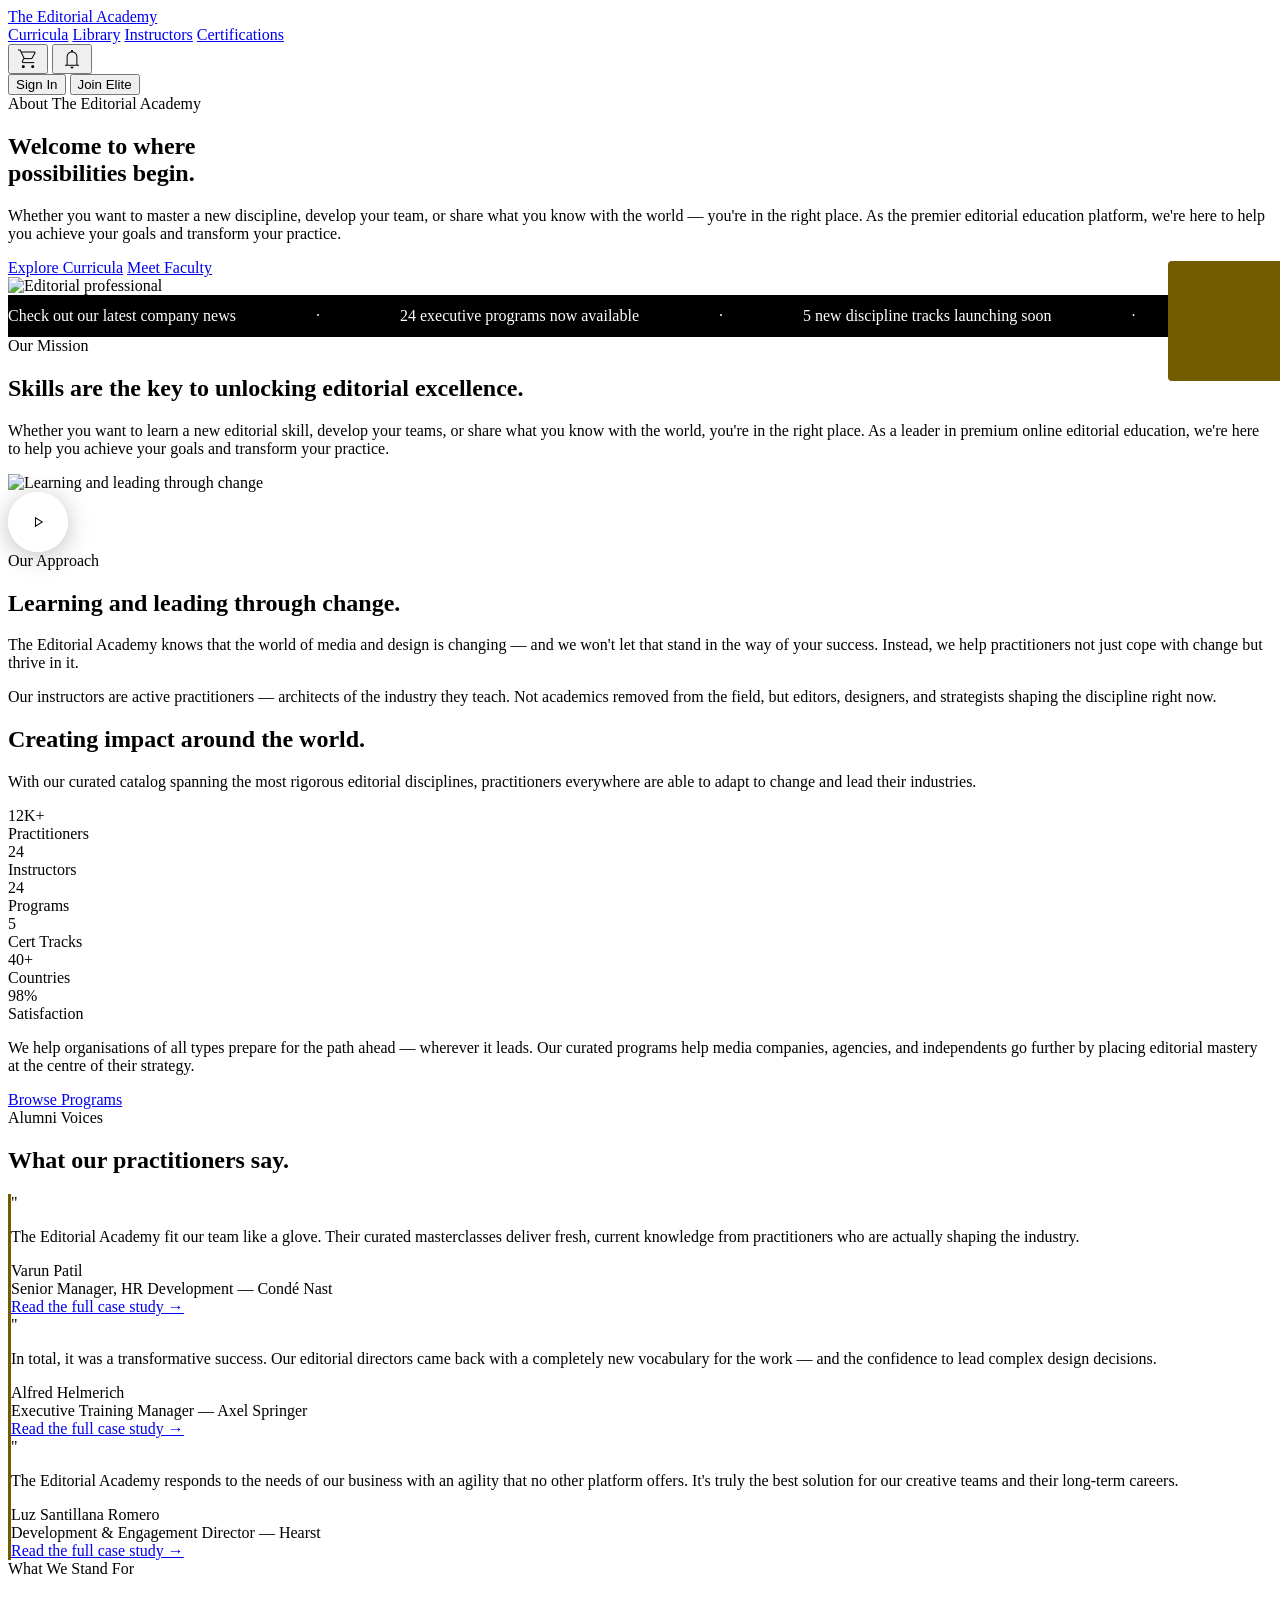
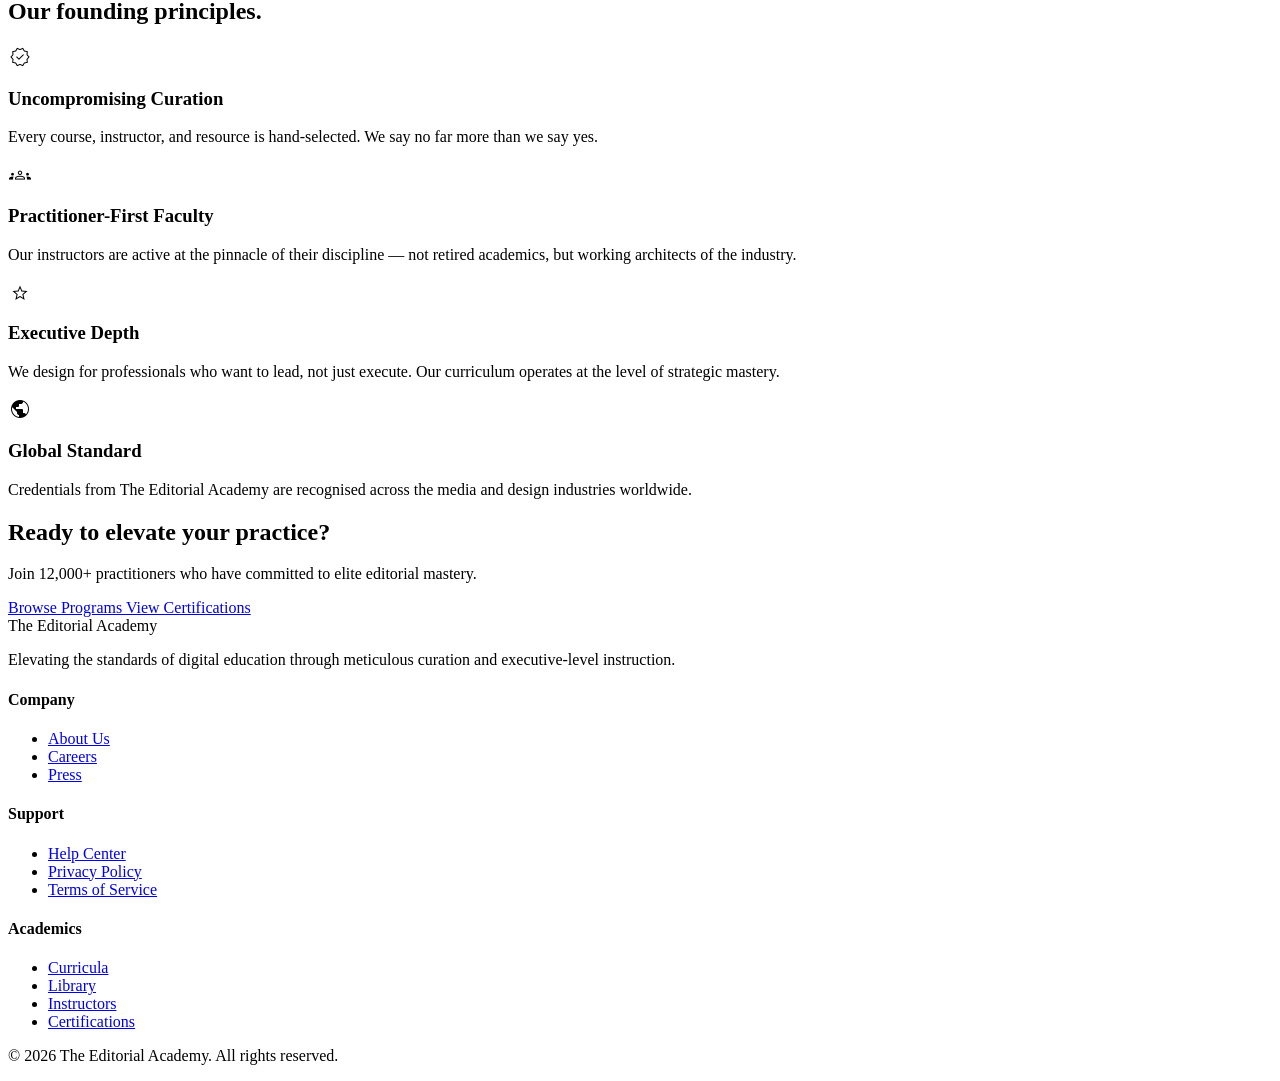
==== about.html @ d006c75d "Update dari saya" ====
<!doctype html>
<html class="light" lang="en">

<head>
  <meta charset="utf-8" />
  <meta content="width=device-width, initial-scale=1.0" name="viewport" />
  <title>About Us | The Editorial Academy</title>
  <script src="https://cdn.tailwindcss.com?plugins=forms,container-queries"></script>
  <link href="https://fonts.googleapis.com/css2?family=Manrope:wght@200;400;600;700;800&family=Inter:wght@300;400;500;600&display=swap" rel="stylesheet" />
  <link href="https://fonts.googleapis.com/css2?family=Material+Symbols+Outlined:wght,FILL@100..700,0..1&display=swap" rel="stylesheet" />
  <script id="tailwind-config">
    tailwind.config = {
      darkMode: "class",
      theme: {
        extend: {
          colors: {
            secondary: "#545f73", "on-secondary-fixed": "#111c2d", "on-surface": "#1b1b1d",
            "error-container": "#ffdad6", "outline-variant": "#c6c6cd", "on-primary-fixed-variant": "#3f465c",
            "on-secondary": "#ffffff", "on-background": "#1b1b1d", "inverse-primary": "#bec6e0",
            "surface-container-low": "#f6f3f5", "tertiary-container": "#cba72f", "on-error-container": "#93000a",
            "primary-container": "#131b2e", "surface-container": "#f0edef", "on-primary-container": "#7c839b",
            "tertiary-fixed-dim": "#e9c349", "on-secondary-fixed-variant": "#3c475a", "inverse-on-surface": "#f3f0f2",
            "on-surface-variant": "#45464d", "surface-bright": "#fcf8fa", primary: "#000000", "on-primary": "#ffffff",
            surface: "#fcf8fa", "tertiary-fixed": "#ffe088", "secondary-fixed-dim": "#bcc7de", background: "#fcf8fa",
            "surface-container-highest": "#e4e2e4", "surface-container-high": "#eae7e9", "on-tertiary": "#ffffff",
            "surface-dim": "#dcd9db", "secondary-fixed": "#d8e3fb", "inverse-surface": "#303032",
            "surface-container-lowest": "#ffffff", error: "#ba1a1a", "on-error": "#ffffff",
            "surface-variant": "#e4e2e4", "primary-fixed": "#dae2fd", "on-primary-fixed": "#131b2e",
            "on-tertiary-fixed": "#241a00", "secondary-container": "#d5e0f8", tertiary: "#735c00",
            "primary-fixed-dim": "#bec6e0", "on-secondary-container": "#586377", "surface-tint": "#565e74",
            outline: "#76777d", "on-tertiary-fixed-variant": "#574500", "on-tertiary-container": "#4e3d00",
          },
          borderRadius: { DEFAULT: "0.125rem", lg: "0.25rem", xl: "0.5rem", full: "0.75rem" },
          fontFamily: { headline: ["Manrope"], body: ["Inter"], label: ["Inter"] },
        },
      },
    };
  </script>
  <style>
    .material-symbols-outlined {
      font-variation-settings: "FILL" 0, "wght" 200, "GRAD" 0, "opsz" 24;
      vertical-align: middle;
    }
    body { animation: pageFadeIn 0.4s ease forwards; }
    @keyframes pageFadeIn {
      from { opacity: 0; transform: translateY(6px); }
      to   { opacity: 1; transform: translateY(0); }
    }
    .stat-card { transition: transform 0.2s ease; }
    .stat-card:hover { transform: translateY(-4px); }

    /* Hero image float */
    .hero-img-wrap { position: relative; }
    .hero-img-wrap::before {
      content: '';
      position: absolute;
      top: -16px; right: -16px;
      width: 120px; height: 120px;
      background: #735c00;
      border-radius: 4px;
      z-index: 0;
    }
    .hero-img-wrap img { position: relative; z-index: 1; }

    /* Ticker tape */
    .ticker-wrap { overflow: hidden; }
    .ticker-track {
      display: flex;
      gap: 80px;
      animation: ticker 22s linear infinite;
      width: max-content;
    }
    @keyframes ticker {
      0%   { transform: translateX(0); }
      100% { transform: translateX(-50%); }
    }

    /* Testimonial card */
    .testimonial-card {
      border-left: 3px solid #735c00;
    }

    /* Video play button */
    .play-btn {
      width: 60px; height: 60px;
      background: rgba(255,255,255,0.92);
      border-radius: 50%;
      display: flex; align-items: center; justify-content: center;
      cursor: pointer;
      transition: transform 0.2s, box-shadow 0.2s;
      box-shadow: 0 4px 24px rgba(0,0,0,0.25);
    }
    .play-btn:hover { transform: scale(1.1); box-shadow: 0 8px 32px rgba(0,0,0,0.35); }

    .news-ticker-bar {
      background: #000;
      color: #fff;
      padding: 12px 0;
    }
  </style>
</head>

<body class="bg-surface font-body text-on-surface antialiased">

  <!-- ── Navbar ── -->
  <nav class="fixed top-0 w-full z-50 bg-[#fcf8fa]/80 backdrop-blur-md shadow-sm">
    <div class="flex justify-between items-center w-full px-8 py-4 max-w-[1920px] mx-auto">
      <div class="flex items-center gap-12">
        <a class="text-2xl font-black text-black tracking-tighter font-headline" href="index.html">The Editorial Academy</a>
        <div class="hidden lg:flex items-center gap-8">
          <a class="text-[#545f73] font-medium font-headline tracking-tight hover:text-black transition-colors duration-300" href="curricula.html">Curricula</a>
          <a class="text-[#545f73] font-medium font-headline tracking-tight hover:text-black transition-colors duration-300" href="library.html">Library</a>
          <a class="text-[#545f73] font-medium font-headline tracking-tight hover:text-black transition-colors duration-300" href="instructors.html">Instructors</a>
          <a class="text-[#545f73] font-medium font-headline tracking-tight hover:text-black transition-colors duration-300" href="certifications.html">Certifications</a>
        </div>
      </div>
      <div class="flex items-center gap-6">
        <div class="hidden md:flex items-center gap-4 text-on-surface-variant">
          <button class="p-2 hover:bg-surface-container rounded-full transition-colors"><span class="material-symbols-outlined">shopping_cart</span></button>
          <button class="p-2 hover:bg-surface-container rounded-full transition-colors"><span class="material-symbols-outlined">notifications</span></button>
        </div>
        <div class="flex items-center gap-4">
          <button class="px-5 py-2 text-sm font-semibold text-black hover:opacity-70 transition-opacity">Sign In</button>
          <button class="px-5 py-2 text-sm font-bold bg-primary text-on-primary rounded-sm hover:scale-95 transition-transform duration-200">Join Elite</button>
        </div>
      </div>
    </div>
  </nav>

  <main class="pt-24">

    <!-- ── HERO ── -->
    <section class="px-8 py-20 max-w-[1400px] mx-auto">
      <div class="grid grid-cols-1 lg:grid-cols-2 gap-16 items-center">
        <!-- Left: text -->
        <div>
          <span class="text-xs font-bold tracking-[0.2em] text-tertiary uppercase mb-4 block">About The Editorial Academy</span>
          <h1 class="text-5xl md:text-6xl font-extrabold font-headline tracking-tighter text-black leading-tight mb-6">
            Welcome to where<br/><span class="text-secondary font-light">possibilities begin.</span>
          </h1>
          <p class="text-lg text-secondary leading-relaxed mb-8 font-light max-w-lg">
            Whether you want to master a new discipline, develop your team, or share what you know with the world — you're in the right place. As the premier editorial education platform, we're here to help you achieve your goals and transform your practice.
          </p>
          <div class="flex gap-4">
            <a href="curricula.html" class="px-7 py-3.5 bg-primary text-on-primary font-bold text-sm rounded-sm hover:scale-95 transition-transform duration-200">Explore Curricula</a>
            <a href="instructors.html" class="px-7 py-3.5 border border-outline-variant text-black font-semibold text-sm rounded-sm hover:bg-surface-container transition-colors">Meet Faculty</a>
          </div>
        </div>

        <!-- Right: image with gold accent -->
        <div class="hero-img-wrap">
          <img
            src="https://images.unsplash.com/photo-1573496359142-b8d87734a5a2?w=700&q=80"
            alt="Editorial professional"
            class="w-full h-[460px] object-cover rounded-sm shadow-2xl"
          />
        </div>
      </div>
    </section>

    <!-- ── NEWS TICKER BAR ── -->
    <div class="news-ticker-bar">
      <div class="ticker-wrap">
        <div class="ticker-track text-xs font-bold tracking-[0.15em] uppercase text-white/80">
          <!-- duplicated for infinite loop -->
          <span>Check out our latest company news</span>
          <span>·</span>
          <span>24 executive programs now available</span>
          <span>·</span>
          <span>5 new discipline tracks launching soon</span>
          <span>·</span>
          <span>Join 12,000+ elite practitioners worldwide</span>
          <span>·</span>
          <span>Check out our latest company news</span>
          <span>·</span>
          <span>24 executive programs now available</span>
          <span>·</span>
          <span>5 new discipline tracks launching soon</span>
          <span>·</span>
          <span>Join 12,000+ elite practitioners worldwide</span>
          <span>·</span>
        </div>
      </div>
    </div>

    <!-- ── MISSION STATEMENT ── -->
    <section class="bg-surface-container-low px-8 py-24">
      <div class="max-w-[1400px] mx-auto text-center">
        <span class="text-xs font-bold tracking-[0.2em] text-tertiary uppercase mb-6 block">Our Mission</span>
        <h2 class="text-4xl md:text-5xl font-extrabold font-headline tracking-tighter text-black max-w-4xl mx-auto leading-tight mb-6">
          Skills are the key to unlocking editorial excellence.
        </h2>
        <p class="text-lg text-secondary max-w-3xl mx-auto leading-relaxed font-light">
          Whether you want to learn a new editorial skill, develop your teams, or share what you know with the world, you're in the right place. As a leader in premium online editorial education, we're here to help you achieve your goals and transform your practice.
        </p>
      </div>
    </section>

    <!-- ── VIDEO FEATURE ── -->
    <section class="px-8 py-20 max-w-[1400px] mx-auto">
      <div class="grid grid-cols-1 lg:grid-cols-2 gap-16 items-center">
        <!-- Video thumbnail -->
        <div class="relative group cursor-pointer">
          <img
            src="https://images.unsplash.com/photo-1515378791036-0648a3ef77b2?w=800&q=80"
            alt="Learning and leading through change"
            class="w-full h-[380px] object-cover rounded-sm shadow-xl"
          />
          <div class="absolute inset-0 bg-black/30 rounded-sm flex items-center justify-center group-hover:bg-black/20 transition-all">
            <div class="play-btn">
              <span class="material-symbols-outlined text-black text-3xl ml-1">play_arrow</span>
            </div>
          </div>
        </div>
        <!-- Text -->
        <div>
          <span class="text-xs font-bold tracking-[0.2em] text-tertiary uppercase mb-4 block">Our Approach</span>
          <h2 class="text-3xl md:text-4xl font-extrabold font-headline tracking-tighter text-black leading-tight mb-6">
            Learning and leading through change.
          </h2>
          <p class="text-secondary leading-relaxed mb-6 font-light">
            The Editorial Academy knows that the world of media and design is changing — and we won't let that stand in the way of your success. Instead, we help practitioners not just cope with change but thrive in it.
          </p>
          <p class="text-secondary leading-relaxed font-light">
            Our instructors are active practitioners — architects of the industry they teach. Not academics removed from the field, but editors, designers, and strategists shaping the discipline right now.
          </p>
        </div>
      </div>
    </section>

    <!-- ── GLOBAL IMPACT STATS ── (dark navy, Udemy-style) -->
    <section class="bg-primary-container px-8 py-24">
      <div class="max-w-[1400px] mx-auto">
        <div class="text-center mb-16">
          <h2 class="text-4xl md:text-5xl font-extrabold font-headline tracking-tighter text-white leading-tight mb-4">
            Creating impact around the world.
          </h2>
          <p class="text-on-primary-container text-lg max-w-2xl mx-auto font-light">
            With our curated catalog spanning the most rigorous editorial disciplines, practitioners everywhere are able to adapt to change and lead their industries.
          </p>
        </div>

        <!-- Stats grid -->
        <div class="grid grid-cols-2 md:grid-cols-3 xl:grid-cols-6 gap-6 mb-16">
          <div class="stat-card text-center p-6 border border-white/10 rounded-sm">
            <div class="text-4xl font-extrabold font-headline text-white mb-1">12K+</div>
            <div class="text-on-primary-container text-xs tracking-widest uppercase">Practitioners</div>
          </div>
          <div class="stat-card text-center p-6 border border-white/10 rounded-sm">
            <div class="text-4xl font-extrabold font-headline text-white mb-1">24</div>
            <div class="text-on-primary-container text-xs tracking-widest uppercase">Instructors</div>
          </div>
          <div class="stat-card text-center p-6 border border-white/10 rounded-sm">
            <div class="text-4xl font-extrabold font-headline text-white mb-1">24</div>
            <div class="text-on-primary-container text-xs tracking-widest uppercase">Programs</div>
          </div>
          <div class="stat-card text-center p-6 border border-white/10 rounded-sm">
            <div class="text-4xl font-extrabold font-headline text-white mb-1">5</div>
            <div class="text-on-primary-container text-xs tracking-widest uppercase">Cert Tracks</div>
          </div>
          <div class="stat-card text-center p-6 border border-white/10 rounded-sm">
            <div class="text-4xl font-extrabold font-headline text-white mb-1">40+</div>
            <div class="text-on-primary-container text-xs tracking-widest uppercase">Countries</div>
          </div>
          <div class="stat-card text-center p-6 border border-white/10 rounded-sm">
            <div class="text-4xl font-extrabold font-headline text-[#e9c349] mb-1">98%</div>
            <div class="text-on-primary-container text-xs tracking-widest uppercase">Satisfaction</div>
          </div>
        </div>

        <!-- Sub-text -->
        <div class="text-center mb-12">
          <p class="text-on-primary-container max-w-2xl mx-auto leading-relaxed font-light">
            We help organisations of all types prepare for the path ahead — wherever it leads. Our curated programs help media companies, agencies, and independents go further by placing editorial mastery at the centre of their strategy.
          </p>
          <a href="curricula.html" class="inline-block mt-6 px-8 py-3.5 bg-white text-black font-bold text-sm rounded-sm hover:bg-[#e9c349] transition-colors duration-200">
            Browse Programs
          </a>
        </div>
      </div>
    </section>

    <!-- ── TESTIMONIALS ── -->
    <section class="px-8 py-24 max-w-[1400px] mx-auto">
      <div class="text-center mb-16">
        <span class="text-xs font-bold tracking-[0.2em] text-tertiary uppercase mb-4 block">Alumni Voices</span>
        <h2 class="text-4xl font-extrabold font-headline tracking-tighter text-black">What our practitioners say.</h2>
      </div>

      <div class="grid grid-cols-1 md:grid-cols-3 gap-8">

        <div class="testimonial-card bg-surface-container-low p-8 rounded-sm">
          <div class="text-4xl font-headline text-tertiary mb-4">"</div>
          <p class="text-on-surface leading-relaxed mb-6">The Editorial Academy fit our team like a glove. Their curated masterclasses deliver fresh, current knowledge from practitioners who are actually shaping the industry.</p>
          <div>
            <div class="font-bold text-black text-sm font-headline">Varun Patil</div>
            <div class="text-secondary text-xs mt-1">Senior Manager, HR Development — Condé Nast</div>
            <a href="#" class="text-tertiary text-xs font-semibold mt-3 block hover:underline">Read the full case study →</a>
          </div>
        </div>

        <div class="testimonial-card bg-surface-container-low p-8 rounded-sm">
          <div class="text-4xl font-headline text-tertiary mb-4">"</div>
          <p class="text-on-surface leading-relaxed mb-6">In total, it was a transformative success. Our editorial directors came back with a completely new vocabulary for the work — and the confidence to lead complex design decisions.</p>
          <div>
            <div class="font-bold text-black text-sm font-headline">Alfred Helmerich</div>
            <div class="text-secondary text-xs mt-1">Executive Training Manager — Axel Springer</div>
            <a href="#" class="text-tertiary text-xs font-semibold mt-3 block hover:underline">Read the full case study →</a>
          </div>
        </div>

        <div class="testimonial-card bg-surface-container-low p-8 rounded-sm">
          <div class="text-4xl font-headline text-tertiary mb-4">"</div>
          <p class="text-on-surface leading-relaxed mb-6">The Editorial Academy responds to the needs of our business with an agility that no other platform offers. It's truly the best solution for our creative teams and their long-term careers.</p>
          <div>
            <div class="font-bold text-black text-sm font-headline">Luz Santillana Romero</div>
            <div class="text-secondary text-xs mt-1">Development & Engagement Director — Hearst</div>
            <a href="#" class="text-tertiary text-xs font-semibold mt-3 block hover:underline">Read the full case study →</a>
          </div>
        </div>

      </div>
    </section>

    <!-- ── VALUES ── -->
    <section class="bg-surface-container-low px-8 py-24">
      <div class="max-w-[1400px] mx-auto">
        <div class="mb-16">
          <span class="text-xs font-bold tracking-[0.2em] text-tertiary uppercase mb-4 block">What We Stand For</span>
          <h2 class="text-4xl font-extrabold font-headline tracking-tighter text-black max-w-xl">Our founding principles.</h2>
        </div>
        <div class="grid grid-cols-1 md:grid-cols-2 xl:grid-cols-4 gap-6">
          <div class="bg-white p-8 rounded-sm border border-outline-variant/20">
            <div class="w-10 h-10 bg-primary-container rounded-full flex items-center justify-center mb-6">
              <span class="material-symbols-outlined text-on-primary-container text-sm">verified</span>
            </div>
            <h3 class="font-headline font-bold text-lg text-black mb-3">Uncompromising Curation</h3>
            <p class="text-secondary text-sm leading-relaxed">Every course, instructor, and resource is hand-selected. We say no far more than we say yes.</p>
          </div>
          <div class="bg-white p-8 rounded-sm border border-outline-variant/20">
            <div class="w-10 h-10 bg-primary-container rounded-full flex items-center justify-center mb-6">
              <span class="material-symbols-outlined text-on-primary-container text-sm">groups</span>
            </div>
            <h3 class="font-headline font-bold text-lg text-black mb-3">Practitioner-First Faculty</h3>
            <p class="text-secondary text-sm leading-relaxed">Our instructors are active at the pinnacle of their discipline — not retired academics, but working architects of the industry.</p>
          </div>
          <div class="bg-white p-8 rounded-sm border border-outline-variant/20">
            <div class="w-10 h-10 bg-primary-container rounded-full flex items-center justify-center mb-6">
              <span class="material-symbols-outlined text-on-primary-container text-sm">star</span>
            </div>
            <h3 class="font-headline font-bold text-lg text-black mb-3">Executive Depth</h3>
            <p class="text-secondary text-sm leading-relaxed">We design for professionals who want to lead, not just execute. Our curriculum operates at the level of strategic mastery.</p>
          </div>
          <div class="bg-white p-8 rounded-sm border border-outline-variant/20">
            <div class="w-10 h-10 bg-primary-container rounded-full flex items-center justify-center mb-6">
              <span class="material-symbols-outlined text-on-primary-container text-sm">public</span>
            </div>
            <h3 class="font-headline font-bold text-lg text-black mb-3">Global Standard</h3>
            <p class="text-secondary text-sm leading-relaxed">Credentials from The Editorial Academy are recognised across the media and design industries worldwide.</p>
          </div>
        </div>
      </div>
    </section>

    <!-- ── FINAL CTA ── -->
    <section class="bg-primary-container px-8 py-24">
      <div class="max-w-[1400px] mx-auto flex flex-col md:flex-row items-center justify-between gap-10">
        <div>
          <h2 class="text-4xl font-extrabold font-headline tracking-tighter text-white mb-4 leading-tight">
            Ready to elevate your practice?
          </h2>
          <p class="text-on-primary-container text-lg font-light">Join 12,000+ practitioners who have committed to elite editorial mastery.</p>
        </div>
        <div class="flex gap-4 shrink-0">
          <a href="curricula.html" class="px-8 py-4 bg-[#e9c349] text-black font-bold text-sm rounded-sm hover:bg-[#ffe088] transition-colors">
            Browse Programs
          </a>
          <a href="certifications.html" class="px-8 py-4 border border-white/30 text-white font-semibold text-sm rounded-sm hover:border-white transition-colors">
            View Certifications
          </a>
        </div>
      </div>
    </section>

  </main>

  <!-- ── Footer ── -->
  <footer class="w-full border-t border-[#e4e2e4]/40 bg-[#fcf8fa]">
    <div class="grid grid-cols-2 md:grid-cols-4 gap-12 px-12 py-20 max-w-7xl mx-auto">
      <div class="col-span-2 md:col-span-1 space-y-6">
        <div class="text-lg font-bold text-black font-headline">The Editorial Academy</div>
        <p class="text-sm text-[#545f73] leading-relaxed">Elevating the standards of digital education through meticulous curation and executive-level instruction.</p>
      </div>
      <div class="space-y-4">
        <h4 class="text-xs font-bold tracking-widest uppercase text-black">Company</h4>
        <ul class="space-y-2">
          <li><a class="text-sm text-[#545f73] hover:text-black underline underline-offset-4 transition-all" href="about.html">About Us</a></li>
          <li><a class="text-sm text-[#545f73] hover:text-black underline underline-offset-4 transition-all" href="#">Careers</a></li>
          <li><a class="text-sm text-[#545f73] hover:text-black underline underline-offset-4 transition-all" href="#">Press</a></li>
        </ul>
      </div>
      <div class="space-y-4">
        <h4 class="text-xs font-bold tracking-widest uppercase text-black">Support</h4>
        <ul class="space-y-2">
          <li><a class="text-sm text-[#545f73] hover:text-black underline underline-offset-4 transition-all" href="#">Help Center</a></li>
          <li><a class="text-sm text-[#545f73] hover:text-black underline underline-offset-4 transition-all" href="#">Privacy Policy</a></li>
          <li><a class="text-sm text-[#545f73] hover:text-black underline underline-offset-4 transition-all" href="#">Terms of Service</a></li>
        </ul>
      </div>
      <div class="space-y-4">
        <h4 class="text-xs font-bold tracking-widest uppercase text-black">Academics</h4>
        <ul class="space-y-2">
          <li><a class="text-sm text-[#545f73] hover:text-black underline underline-offset-4 transition-all" href="curricula.html">Curricula</a></li>
          <li><a class="text-sm text-[#545f73] hover:text-black underline underline-offset-4 transition-all" href="library.html">Library</a></li>
          <li><a class="text-sm text-[#545f73] hover:text-black underline underline-offset-4 transition-all" href="instructors.html">Instructors</a></li>
          <li><a class="text-sm text-[#545f73] hover:text-black underline underline-offset-4 transition-all" href="certifications.html">Certifications</a></li>
        </ul>
      </div>
    </div>
    <div class="px-12 py-8 max-w-7xl mx-auto border-t border-outline-variant/10 text-center">
      <p class="text-xs text-[#545f73] tracking-wide">© 2026 The Editorial Academy. All rights reserved.</p>
    </div>
  </footer>

</body>
</html>
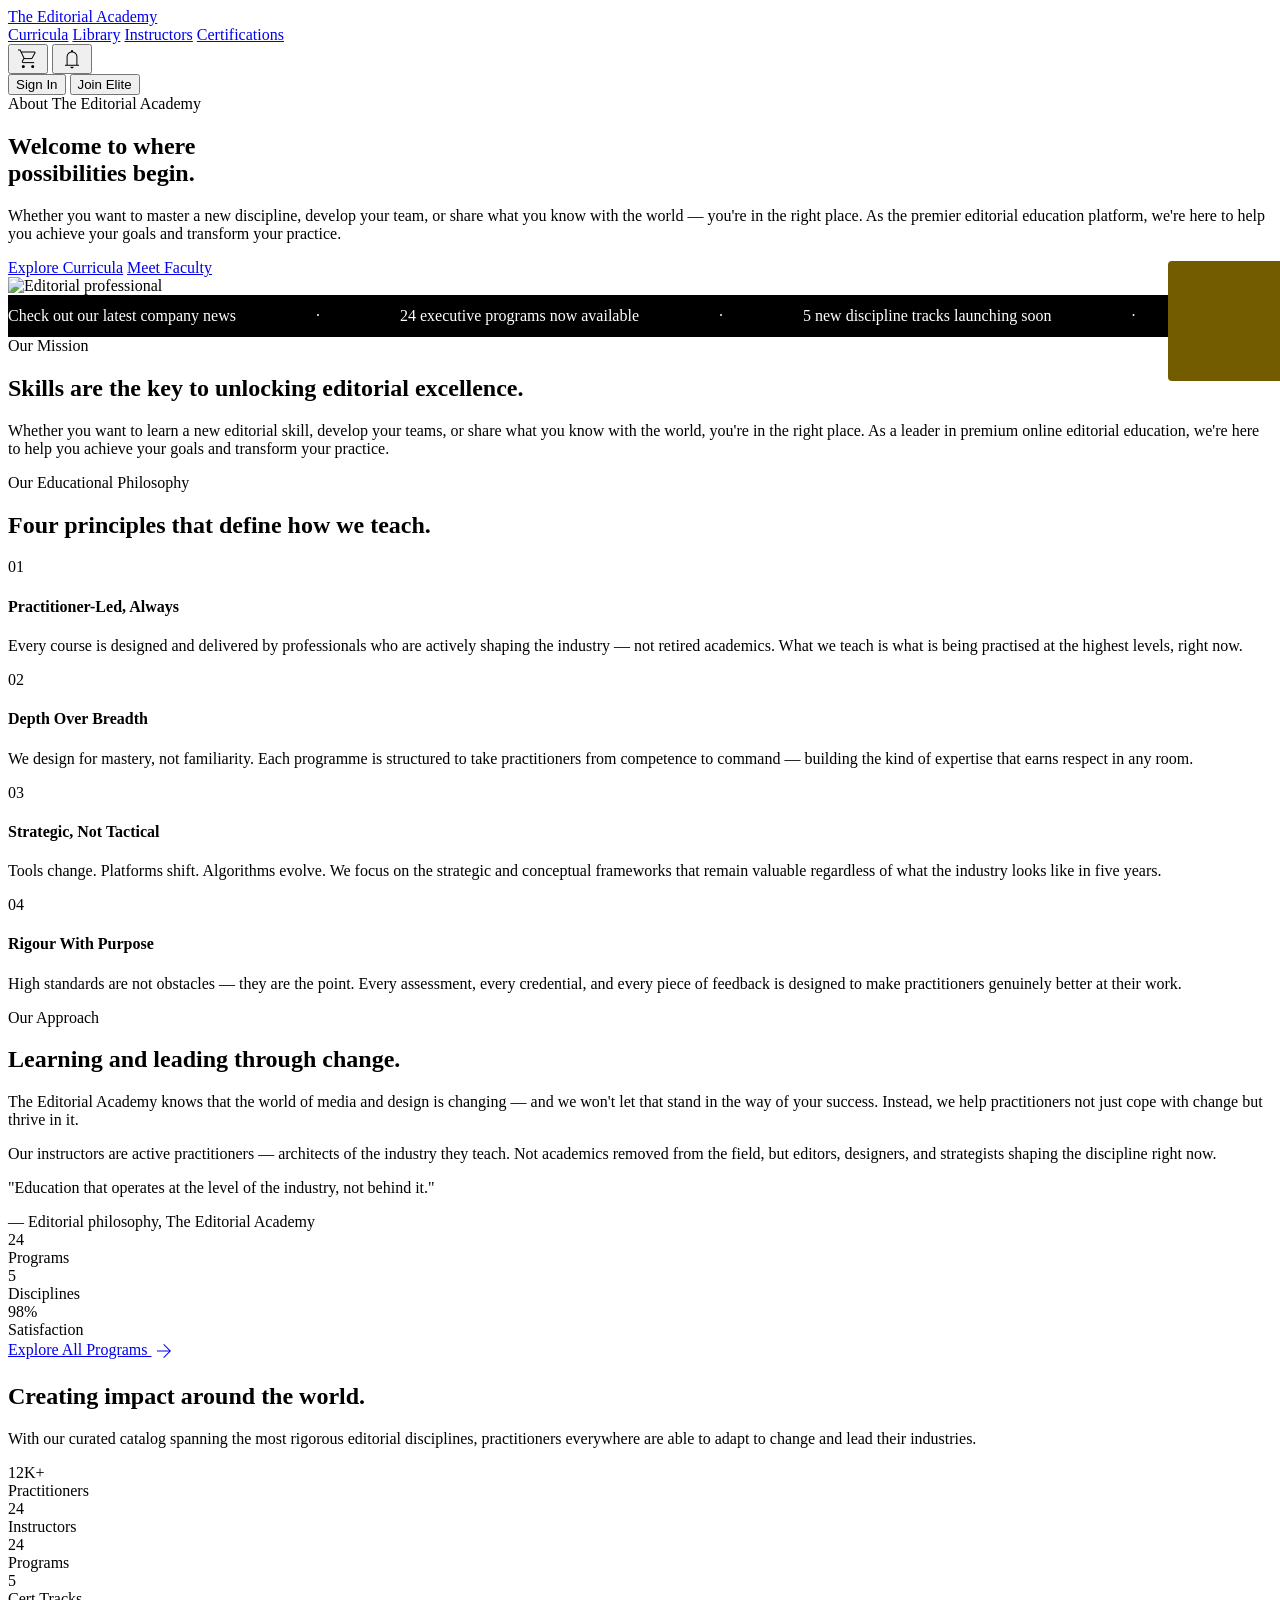
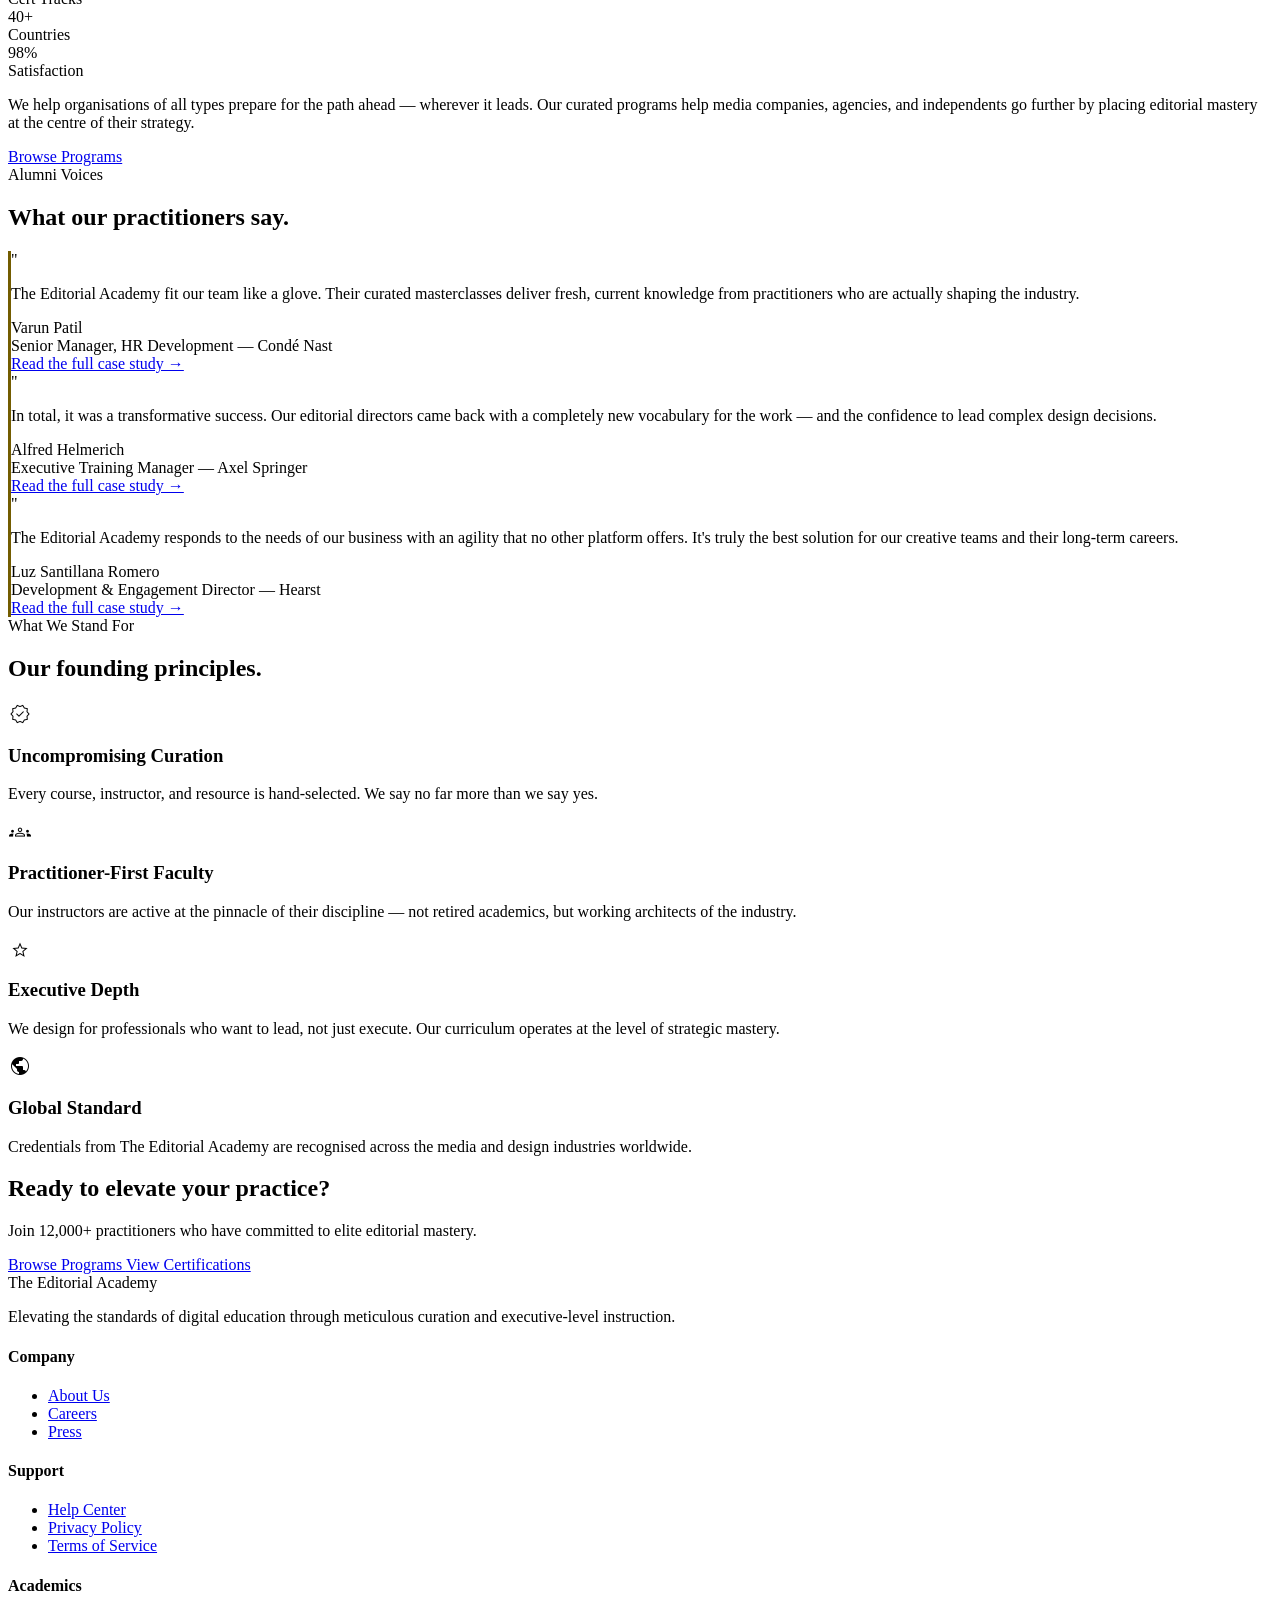
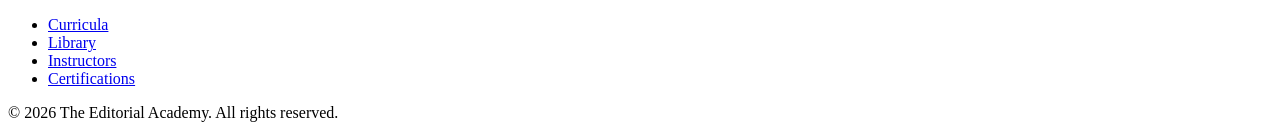
==== commit b022c74c: "change about page fix careers page" ====
--- a/about.html
+++ b/about.html
@@ -196,34 +196,121 @@
       </div>
     </section>
 
-    <!-- ── VIDEO FEATURE ── -->
+    <!-- ── OUR APPROACH ── -->
     <section class="px-8 py-20 max-w-[1400px] mx-auto">
-      <div class="grid grid-cols-1 lg:grid-cols-2 gap-16 items-center">
-        <!-- Video thumbnail -->
-        <div class="relative group cursor-pointer">
-          <img
-            src="https://images.unsplash.com/photo-1515378791036-0648a3ef77b2?w=800&q=80"
-            alt="Learning and leading through change"
-            class="w-full h-[380px] object-cover rounded-sm shadow-xl"
-          />
-          <div class="absolute inset-0 bg-black/30 rounded-sm flex items-center justify-center group-hover:bg-black/20 transition-all">
-            <div class="play-btn">
-              <span class="material-symbols-outlined text-black text-3xl ml-1">play_arrow</span>
-            </div>
-          </div>
-        </div>
-        <!-- Text -->
-        <div>
-          <span class="text-xs font-bold tracking-[0.2em] text-tertiary uppercase mb-4 block">Our Approach</span>
-          <h2 class="text-3xl md:text-4xl font-extrabold font-headline tracking-tighter text-black leading-tight mb-6">
-            Learning and leading through change.
-          </h2>
-          <p class="text-secondary leading-relaxed mb-6 font-light">
-            The Editorial Academy knows that the world of media and design is changing — and we won't let that stand in the way of your success. Instead, we help practitioners not just cope with change but thrive in it.
-          </p>
-          <p class="text-secondary leading-relaxed font-light">
-            Our instructors are active practitioners — architects of the industry they teach. Not academics removed from the field, but editors, designers, and strategists shaping the discipline right now.
-          </p>
+      <div class="grid grid-cols-1 lg:grid-cols-2 gap-16 items-start">
+
+        <!-- Left: Editorial principles panel -->
+        <div class="bg-primary-container rounded-sm p-10 h-full flex flex-col justify-between">
+          <div>
+            <span class="text-tertiary-fixed text-xs font-bold tracking-[0.2em] uppercase mb-6 block">Our Educational Philosophy</span>
+            <h2 class="text-3xl font-extrabold font-headline tracking-tighter text-white leading-tight mb-8">
+              Four principles that define how we teach.
+            </h2>
+          </div>
+
+          <div class="space-y-0 divide-y divide-white/10">
+
+            <!-- Principle 1 -->
+            <div class="flex items-start gap-5 py-6">
+              <div class="w-8 h-8 rounded-full bg-[#e9c349]/10 border border-[#e9c349]/30 flex items-center justify-center shrink-0 mt-0.5">
+                <span class="text-[#e9c349] text-xs font-bold font-headline">01</span>
+              </div>
+              <div>
+                <h4 class="font-headline font-bold text-white text-sm mb-1">Practitioner-Led, Always</h4>
+                <p class="text-on-primary-container text-sm leading-relaxed">
+                  Every course is designed and delivered by professionals who are actively shaping the industry — not retired academics. What we teach is what is being practised at the highest levels, right now.
+                </p>
+              </div>
+            </div>
+
+            <!-- Principle 2 -->
+            <div class="flex items-start gap-5 py-6">
+              <div class="w-8 h-8 rounded-full bg-[#e9c349]/10 border border-[#e9c349]/30 flex items-center justify-center shrink-0 mt-0.5">
+                <span class="text-[#e9c349] text-xs font-bold font-headline">02</span>
+              </div>
+              <div>
+                <h4 class="font-headline font-bold text-white text-sm mb-1">Depth Over Breadth</h4>
+                <p class="text-on-primary-container text-sm leading-relaxed">
+                  We design for mastery, not familiarity. Each programme is structured to take practitioners from competence to command — building the kind of expertise that earns respect in any room.
+                </p>
+              </div>
+            </div>
+
+            <!-- Principle 3 -->
+            <div class="flex items-start gap-5 py-6">
+              <div class="w-8 h-8 rounded-full bg-[#e9c349]/10 border border-[#e9c349]/30 flex items-center justify-center shrink-0 mt-0.5">
+                <span class="text-[#e9c349] text-xs font-bold font-headline">03</span>
+              </div>
+              <div>
+                <h4 class="font-headline font-bold text-white text-sm mb-1">Strategic, Not Tactical</h4>
+                <p class="text-on-primary-container text-sm leading-relaxed">
+                  Tools change. Platforms shift. Algorithms evolve. We focus on the strategic and conceptual frameworks that remain valuable regardless of what the industry looks like in five years.
+                </p>
+              </div>
+            </div>
+
+            <!-- Principle 4 -->
+            <div class="flex items-start gap-5 py-6">
+              <div class="w-8 h-8 rounded-full bg-[#e9c349]/10 border border-[#e9c349]/30 flex items-center justify-center shrink-0 mt-0.5">
+                <span class="text-[#e9c349] text-xs font-bold font-headline">04</span>
+              </div>
+              <div>
+                <h4 class="font-headline font-bold text-white text-sm mb-1">Rigour With Purpose</h4>
+                <p class="text-on-primary-container text-sm leading-relaxed">
+                  High standards are not obstacles — they are the point. Every assessment, every credential, and every piece of feedback is designed to make practitioners genuinely better at their work.
+                </p>
+              </div>
+            </div>
+
+          </div>
+        </div>
+
+        <!-- Right: Approach text + quote -->
+        <div class="flex flex-col gap-10">
+
+          <div>
+            <span class="text-xs font-bold tracking-[0.2em] text-tertiary uppercase mb-4 block">Our Approach</span>
+            <h2 class="text-3xl md:text-4xl font-extrabold font-headline tracking-tighter text-black leading-tight mb-6">
+              Learning and leading through change.
+            </h2>
+            <p class="text-secondary leading-relaxed mb-5 font-light">
+              The Editorial Academy knows that the world of media and design is changing — and we won't let that stand in the way of your success. Instead, we help practitioners not just cope with change but thrive in it.
+            </p>
+            <p class="text-secondary leading-relaxed font-light">
+              Our instructors are active practitioners — architects of the industry they teach. Not academics removed from the field, but editors, designers, and strategists shaping the discipline right now.
+            </p>
+          </div>
+
+          <!-- Pull quote -->
+          <div class="border-l-2 border-tertiary pl-6 py-1">
+            <p class="text-xl font-headline font-bold text-black leading-snug mb-3">
+              "Education that operates at the level of the industry, not behind it."
+            </p>
+            <span class="text-secondary text-xs font-semibold tracking-wide">— Editorial philosophy, The Editorial Academy</span>
+          </div>
+
+          <!-- Key facts row -->
+          <div class="grid grid-cols-3 gap-4 pt-2">
+            <div class="bg-surface-container-low p-5 rounded-sm text-center">
+              <div class="text-2xl font-extrabold font-headline text-black mb-1">24</div>
+              <div class="text-secondary text-xs tracking-widest uppercase">Programs</div>
+            </div>
+            <div class="bg-surface-container-low p-5 rounded-sm text-center">
+              <div class="text-2xl font-extrabold font-headline text-black mb-1">5</div>
+              <div class="text-secondary text-xs tracking-widest uppercase">Disciplines</div>
+            </div>
+            <div class="bg-surface-container-low p-5 rounded-sm text-center">
+              <div class="text-2xl font-extrabold font-headline text-[#735c00] mb-1">98%</div>
+              <div class="text-secondary text-xs tracking-widest uppercase">Satisfaction</div>
+            </div>
+          </div>
+
+          <a href="curricula.html" class="self-start inline-flex items-center gap-2 px-7 py-3.5 bg-primary text-on-primary font-bold text-sm rounded-sm hover:scale-95 transition-transform duration-200">
+            Explore All Programs
+            <span class="material-symbols-outlined text-base">arrow_forward</span>
+          </a>
+
         </div>
       </div>
     </section>
@@ -395,14 +482,14 @@
         <h4 class="text-xs font-bold tracking-widest uppercase text-black">Company</h4>
         <ul class="space-y-2">
           <li><a class="text-sm text-[#545f73] hover:text-black underline underline-offset-4 transition-all" href="about.html">About Us</a></li>
-          <li><a class="text-sm text-[#545f73] hover:text-black underline underline-offset-4 transition-all" href="#">Careers</a></li>
-          <li><a class="text-sm text-[#545f73] hover:text-black underline underline-offset-4 transition-all" href="#">Press</a></li>
+          <li><a class="text-sm text-[#545f73] hover:text-black underline underline-offset-4 transition-all" href="careers.html">Careers</a></li>
+          <li><a class="text-sm text-[#545f73] hover:text-black underline underline-offset-4 transition-all" href="press.html">Press</a></li>
         </ul>
       </div>
       <div class="space-y-4">
         <h4 class="text-xs font-bold tracking-widest uppercase text-black">Support</h4>
         <ul class="space-y-2">
-          <li><a class="text-sm text-[#545f73] hover:text-black underline underline-offset-4 transition-all" href="#">Help Center</a></li>
+          <li><a class="text-sm text-[#545f73] hover:text-black underline underline-offset-4 transition-all" href="HelpCenter.html">Help Center</a></li>
           <li><a class="text-sm text-[#545f73] hover:text-black underline underline-offset-4 transition-all" href="#">Privacy Policy</a></li>
           <li><a class="text-sm text-[#545f73] hover:text-black underline underline-offset-4 transition-all" href="#">Terms of Service</a></li>
         </ul>
